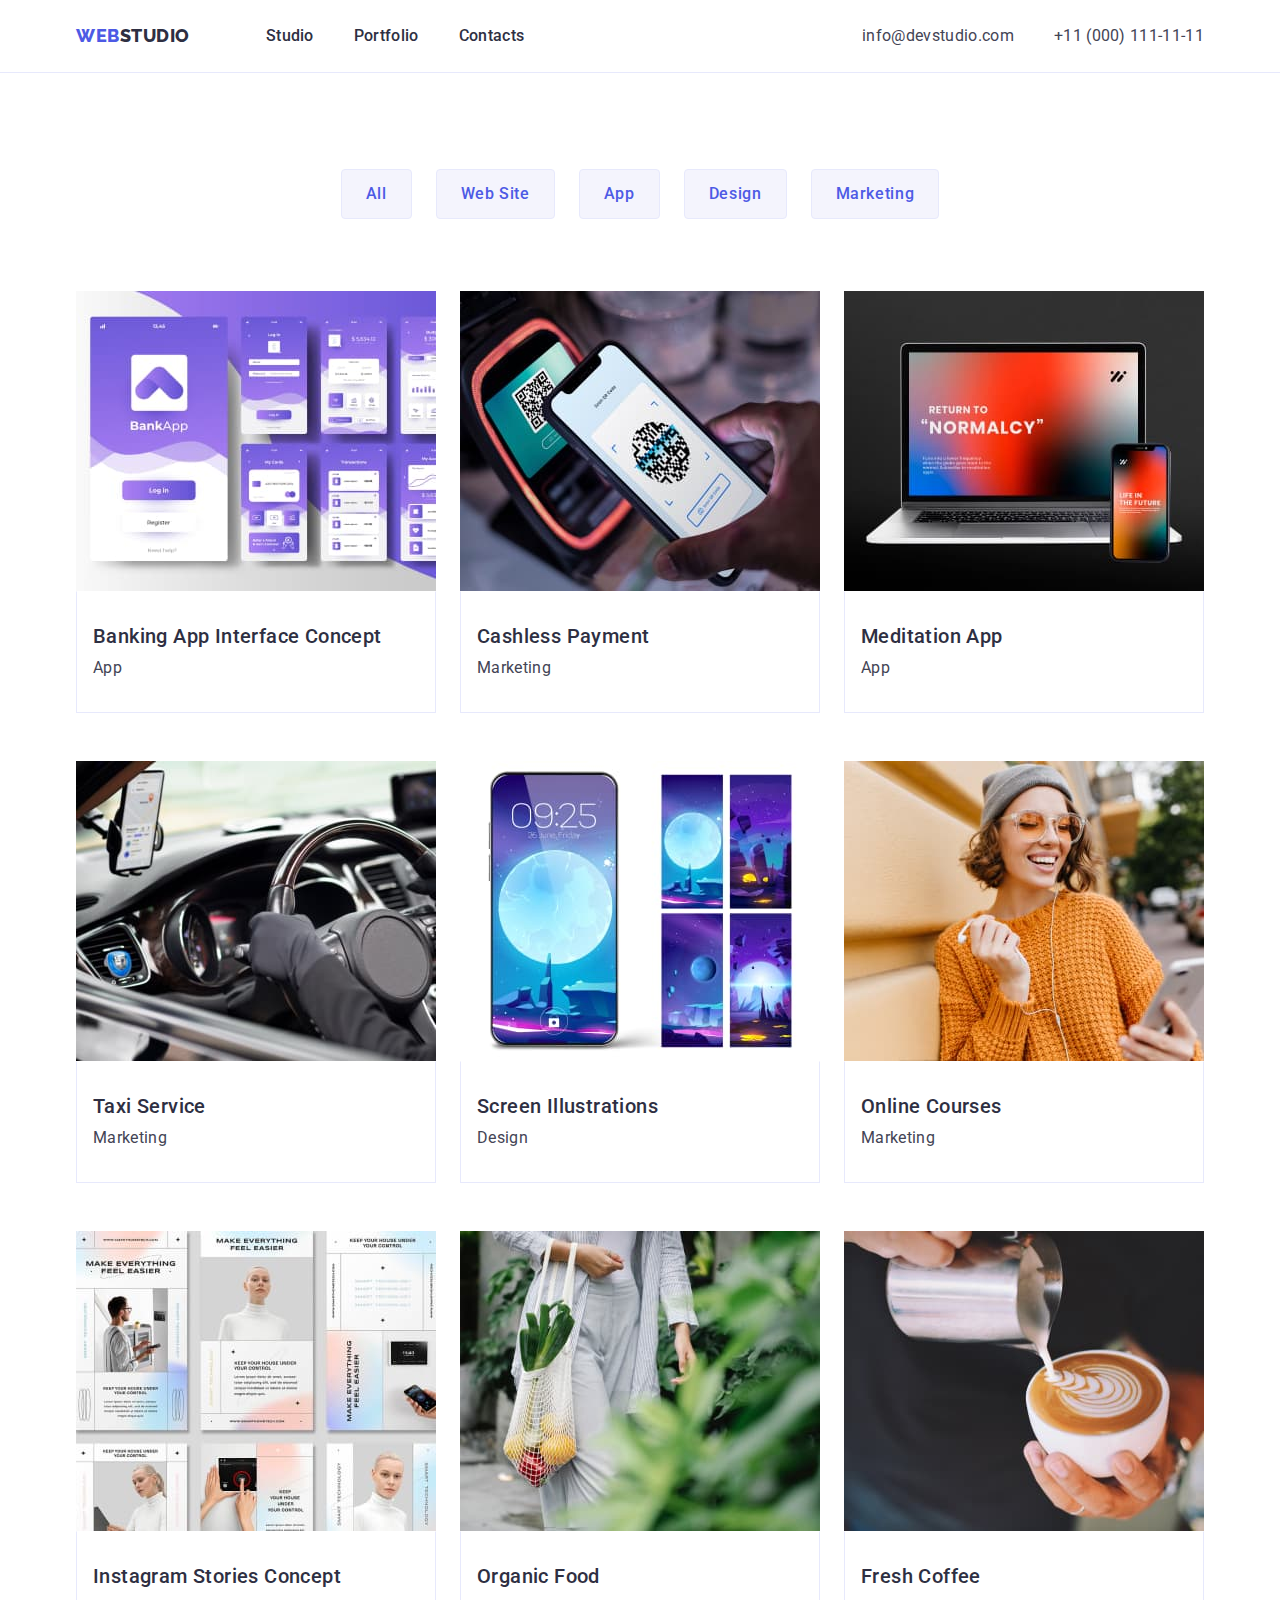
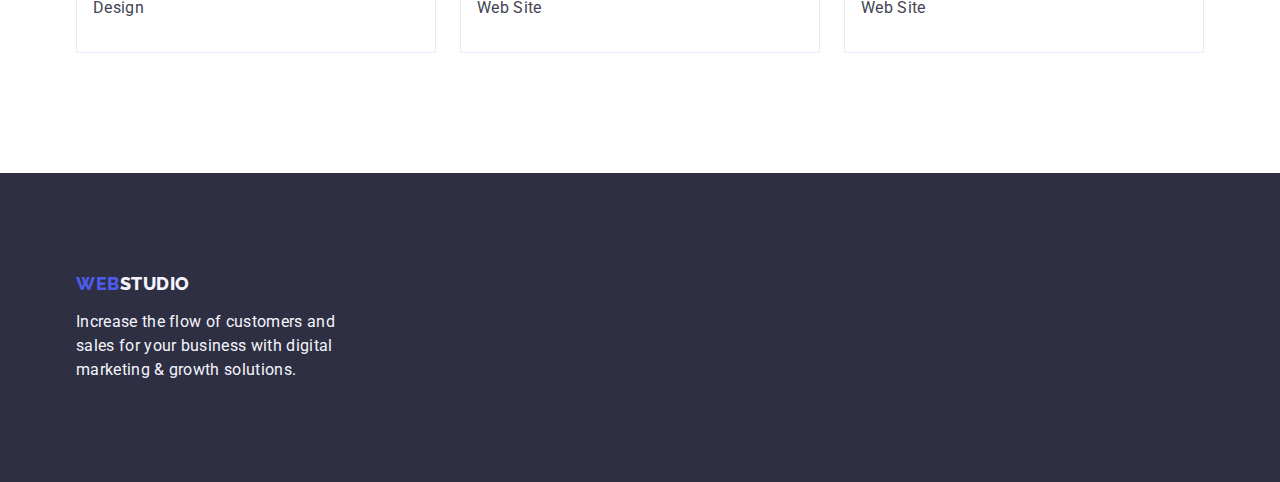
==== portfolio.html @ 44d5075e "Initial commit" ====
<!DOCTYPE html>
<html lang="en">
  <head>
    <meta charset="UTF-8" />
    <meta http-equiv="X-UA-Compatible" content="IE=edge" />
    <meta name="viewport" content="width=device-width, initial-scale=1.0" />
    <title>WebStudio</title>
    <link rel="preconnect" href="https://fonts.googleapis.com" />
    <link rel="preconnect" href="https://fonts.gstatic.com" crossorigin />
    <link
      href="https://fonts.googleapis.com/css2?family=Raleway:wght@800&family=Roboto:wght@400;500;700;900&display=swap"
      rel="stylesheet"
    /> 
    <link rel="stylesheet" href="./css/modern-normalize.css" />
    <link rel="stylesheet" href="./css/styles.css" />
   
  </head>

  <body>
    <!--Header -->
    <header class="header">
      <div class="container div-nav">
        <nav class="header-nav">
          <a class="logo link" href="./index.html"
            >Web<span class="logo-studio">Studio</span></a
          >
          <ul class="nav-list list">
            <li class="nav-item">
              <a class="nav-link link" href="./index.html">Studio</a>
            </li>
            <li class="nav-item">
              <a class="nav-link link" href="./portfolio.html">Portfolio</a>
            </li>
            <li class="nav-item">
              <a class="nav-link link" href="">Contacts</a>
            </li>
          </ul>
        </nav>
        <address class="header-contacts">
          <ul class="contacts-list list">
            <li class="contacts-item">
              <a class="contacts-link link" href="mailto:info@devstudio.com"
                >info@devstudio.com</a
              >
            </li>
            <li class="contacts-item">
              <a class="contacts-link link" href="tel:+110001111111"
                >+11 (000) 111-11-11</a
              >
            </li>
          </ul>
        </address>
      </div>
    </header>
    <!-- Main -->
    <main>
      <!--   Filter-->
      <section class="filter">
        <div class="container">
          <h1 class="visually-hidden">Page Portfolio</h1>
          <ul class="filter-list list">
            <li><button class="filter-btn" type="button">All</button></li>
            <li><button class="filter-btn" type="button">Web Site</button></li>
            <li><button class="filter-btn" type="button">App</button></li>
            <li><button class="filter-btn" type="button">Design</button></li>
            <li><button class="filter-btn" type="button">Marketing</button></li>
          </ul>
        
        <!--   Row1-->
        
          <ul class="project list">
            <li class="project-item">
              <a class="link" href="">
                <img
                  class="images"
                  src="./images/portfolio/row11_Banking.jpg"
                  alt="Banking App Interface Concept"
                />
                <div class="project-card"> 
                <h2 class="title">Banking App Interface Concept</h2>
                <p class="text">App</p> </div> 
                </a>
            </li>
            <li class="project-item">
              <a class="link" href="">
                <img
                  class="images"
                  src="./images/portfolio/row12_Cashless.jpg"
                  alt="Cashless Payment"
                />
                <div class="project-card"> 
                <h2 class="title">Cashless Payment</h2>
                <p class="text">Marketing</p></div>
              </a>
            </li>
            <li class="project-item">
              <a class="link" href="">
                <img
                  class="images"
                  src="./images/portfolio/row13_Meditation.jpg"
                  alt="Meditation App"
                />
                <div class="project-card"> 
                <h2 class="title">Meditation App</h2>
                <p class="text">App</p></div>
              </a>
            </li>

            <!--  Row2 -->

            <li class="project-item">
              <a class="link" href="">
                <img
                  class="images"
                  src="./images/portfolio/row21_Taxi.jpg"
                  alt="Taxi Service"
                />
                <div class="project-card"> 
                <h2 class="title">Taxi Service</h2>
                <p class="text">Marketing</p></div>
              </a>
            </li>
            <li class="project-item">
              <a class="link" href="">
                <img
                  class="images"
                  src="./images/portfolio/row22_Screen.jpg"
                  alt="Screen Illustrations"
                />
                <div class="project-card"><h2 class="title">Screen Illustrations</h2>
                <p class="text">Design</p>   </div>
                          
              </a>
            </li>
            <li class="project-item">
              <a class="link" href="">
                <img
                  class="images"
                  src="./images/portfolio/row23_Online.jpg"
                  alt="Online Courses"
                />
                <div class="project-card"> 
                <h2 class="title">Online Courses</h2>
                <p class="text">Marketing</p></div>
              </a>
            </li>

            <!-- 4 Row3 -->

            <li class="project-item">
              <a class="link" href="">
                <img
                  class="images"
                  src="./images/portfolio/row31_Instagram.jpg"
                  alt="Instagram Stories Concept"
                />
                <div class="project-card"> 
                 <h2 class="title">Instagram Stories Concept</h2>
                 <p class="text">Design</p></div>
              </a>
            </li>

            <li class="project-item">
              <a class="link" href="">
                <img
                  class="images"
                  src="./images/portfolio/row32_Organic.jpg"
                  alt="Organic Food"
                />
                <div class="project-card"> 
                <h2 class="title">Organic Food</h2>
                <p class="text">Web Site</p></div>
              </a>
            </li>
            <li class="project-item">
              <a class="link" href="">
                <img
                  class="images"
                  src="./images/portfolio/row33_Fresh.jpg"
                  alt="Fresh Coffee"
                />
                <div class="project-card"> 
                 <h2 class="title">Fresh Coffee</h2>
                <p class="text">Web Site</p></div>
              </a>
            </li>
          </ul>
        </div>
      </section>
    </main>
    <!-- Footer -->
    <footer class="footer">
      <div class="container footer-container">
        <div class="div-logo-footer">
          <a class="logo link" href="./index.html"
            >Web<span class="logo-footer">Studio</span></a
          >
        </div>

        <p class="footer-text">
          Increase the flow of customers and sales for your business with
          digital marketing & growth solutions.
        </p>
      </div>
    </footer>
</html>
---- css/styles.css ----
:root {
  --color-IRIS: #4d5ae5;
  --color-NAVYBLU: #2e2f42;
  --color-SLATE: #434455;
  --color-Cloud: #f4f4fd;
  --color-WHITE: #ffffff;
  --color-OCEAN: #404bbf;
  --color-background-hero: #2e2f42;
  --color-background-button: #4d5ae5;
  --color-background-general: #ffffff;
  --color-card-team:#ffffff;
  --color-background-team: #f4f4fd;  
}
.link {text-decoration: none;}
.list {
  list-style: none;
  margin: 0;
}
body {
  font-family: "Roboto", sans-serif;
  color: var(--color-SLATE);
  background-color: var(--color-background-general);  
}
a {cursor: pointer;}
p {
  font-style: normal;
  font-weight: 400;
}
p,h1,h2,h3,h4,h5,h6{margin: 0; }
ul{
  margin: 0;
  padding-left: 0;
  }

  img {
  display: block;
  max-width: 100%;
  height: auto;
    }
/* ===============COMPONENTS=================== */
.container{
  max-width: 1158px;
  padding-left: 15px;
  padding-right: 15px;
  margin: 0 auto;
  }

.page-title {
margin-bottom: 72px;
font-weight: 700;
font-size: 36px;
line-height: 1.11;
text-align: center;
letter-spacing: 0.02em;
text-transform: capitalize;
color:var(--color-NAVYBLU);
}

.title { 
  font-weight: 500;
  font-size: 20px;
  line-height: 1.2;
  letter-spacing: 0.02em;
  color: var(--color-NAVYBLU);
  margin-bottom: 8px; 
}


.text {
  font-size: 16px;
  line-height: 1.5;
  letter-spacing: 0.02em;
  color: var(--color-SLATE) ;
 } 
.visually-hidden {
  position: absolute;
  width: 1px;
  height: 1px;
  margin: -1px;
  border: 0;
  padding: 0;
  white-space: nowrap;
  clip-path: inset(100%);
  clip: rect(0 0 0 0);
  overflow: hidden;
}

/* ===============/COMPONENTS=================== */

/* =======================MAIN PAGE=========*/
/* =======================Main page Header=======*/

.header {
  background-color: var(--color-background-general);
  border-bottom: 1px solid #e7e9fc;
  margin: 0 auto;
  padding-top: 24px;
  padding-bottom: 24px;

}

.header-nav {
display: flex;
align-items: center;
gap: 76px;
margin-right: auto;


}
.logo {
  font-family: "Raleway", sans-serif;
  font-style: normal;
  font-weight: 800;
  font-size: 18px;
  line-height: 1.17;
  letter-spacing: 0.03em;
  text-transform: uppercase;
  color: var(--color-IRIS);
}

.logo-studio {
  letter-spacing: 0.03em;
  text-transform: uppercase;
  color: var(--color-NAVYBLU);
}

.nav-list  {
  font-family: "Roboto", sans-serif;
  font-weight: 500;
  font-size: 16px;
  line-height: 1.5;
  letter-spacing: 0.02em;
  color: var(--color-NAVYBLU);
  display: flex;
  gap: 40px;
}
.div-nav{
display:flex;
align-items: center;

} 

.nav-link {color:var(--color-NAVYBLU);}

.nav-link:hover, 
.nav-link:focus {color: var(--color-OCEAN);}

.header-contacts {
  font-style: normal;
  font-weight: 400;
  font-size: 16px;
  line-height: 1.5;
  letter-spacing: 0.02em;
  color: var(--color-SLATE);
}

.contacts-list {
 display: flex;
 gap: 40px; 
}

.contacts-link{ 
color: var(--color-SLATE);
}
 
.contacts-link:hover,
.contacts-link:focus {
  color: #404bbf;
}
/* =================Main page Header=================*/

/*==================Main page - Hero image=================*/
.hero {
  background-color: var(--color-background-hero);
  text-align: center;
  margin: 0 auto;
  padding-top: 188px;
  padding-bottom: 188px;
}
.hero-title {
  font-weight: 700;
  font-size: 56px;
  line-height: 1.07;
  letter-spacing: 0.02em;
  color: var(--color-WHITE);
  width: 496px;
  margin: 0 auto;
   margin-bottom : 48px;
}

.hero-btn {
  font-family: "Roboto", sans-serif;
  font-weight: 500;
  font-size: 16px;
  line-height: 1.5;
  letter-spacing: 0.04em;
  color: var(--color-WHITE);
  background: var(--color-background-button);
  border-radius: 4px;
  cursor: pointer;
  border: 1px solid transparent ; 
 padding: 16px 32px;
}

.hero-btn:hover,
.hero-btn:focus {background:var(--color-OCEAN) ;} 
/*=========Main page - Hero image*=================*/

/* ===========Main page - Section 1 - Feature==========*/

.feature {
padding-top: 120px;
padding-bottom: 120px;
}

.feature-list {
  display:flex;
}

.feature-item {
  margin-right: 24px;
} 
.feature-item:last-child{
  margin-right: 0;
}

.feature-item .text{
  width: 264px;
}

/* ===========Main page - Section 1 - Feature==========*/


/* ===========/Main page - Section 2 - What are we doing==========*/


.works {
  margin: 0 auto;
  padding-bottom: 120px;
 
}
.works-list {
  display: flex;
  justify-content:space-between; 
  padding-bottom: 120%px;
}

  /* ===========/Main page - Section 2 - What are we doing==========*/

/* ===========Main page - Section 3 - Our Team==========*/

.team { 
  background-color: var(--color-background-team);
  margin: 0 auto;
  padding-top: 120px;
  padding-bottom: 120px;
}
.team-list { 
  display: flex;
  justify-content: space-between;
}
.team-item {
background-color:var(--color-card-team);
box-shadow: 0px 1px 6px rgba(46, 47, 66, 0.08), 0px 1px 1px rgba(46, 47, 66, 0.16), 0px 2px 1px rgba(46, 47, 66, 0.08);
border-radius: 0px 0px 4px 4px;
}

.team-card{
padding-top: 32px;
padding-bottom: 32px;
text-align: center;
}

/* ===========/Main page - Section 3 - Our Team==========*/


/* ===========Footer==========*/

.footer {
background-color: var(--color-background-hero);
padding-top: 100px;
padding-bottom: 100px;
}

.logo-footer {
  font-family: "Raleway", sans-serif;
  font-weight: 800;
  font-size: 18px;
  line-height: 1.17;
  align-items: center;
  letter-spacing: 0.03em;
  text-transform: uppercase;
  color: var(--color-Cloud); 
  
}
.footer-text {
  font-size: 16px;
  line-height: 1.5;
  letter-spacing: 0.02em;
  color: var(--color-Cloud);
  width: 264px;
}

.div-logo-footer{
  margin-bottom: 16px;
}
/* ====================Footer=============*/
/* =======================MAIN PAGE=========*/
/* ===================================== */
/* ====================================== */
/* ===================================== */
/* =========================PORTFOLIO=========== */

/* ===============Section 1  Filter========== */

.filter{
margin: 0 auto;
  padding-bottom: 120px;
  padding-top: 96px;
}
.filter-list{
  margin-bottom: 72px;
  display: flex;
  justify-content: center;
  gap: 24px ;

}
.filter-btn{ 
  display: block;
  font-family: "Roboto", sans-serif;
  font-size: 16px;
  line-height: 1.5;
  font-weight: 500;
  letter-spacing: 0.04em;
  background: var(--color-Cloud);
  border: 1px solid #e7e9fc;
  border-radius: 4px;
  cursor: pointer;
  color: var(--color-IRIS);
  text-align: center;
  padding:12px 24px;
}

.filter-btn:hover,
.filter-btn:focus {
  color: var(--color-WHITE); 
  background-color: #404BBF; 
  border-color: transparent;
}
/* ========Section 1  Filter======= */

/* ========ROW 1-3================= */
.project{
  display: flex;
  flex-wrap: wrap;
  row-gap: 48px;
  justify-content: space-between;
}

.project-card{ 
  border: 1px solid #E7E9FC;
  border-top: 1px solid transparent;
  padding: 32px 16px;
}


/* ========ROW 1-3================= */
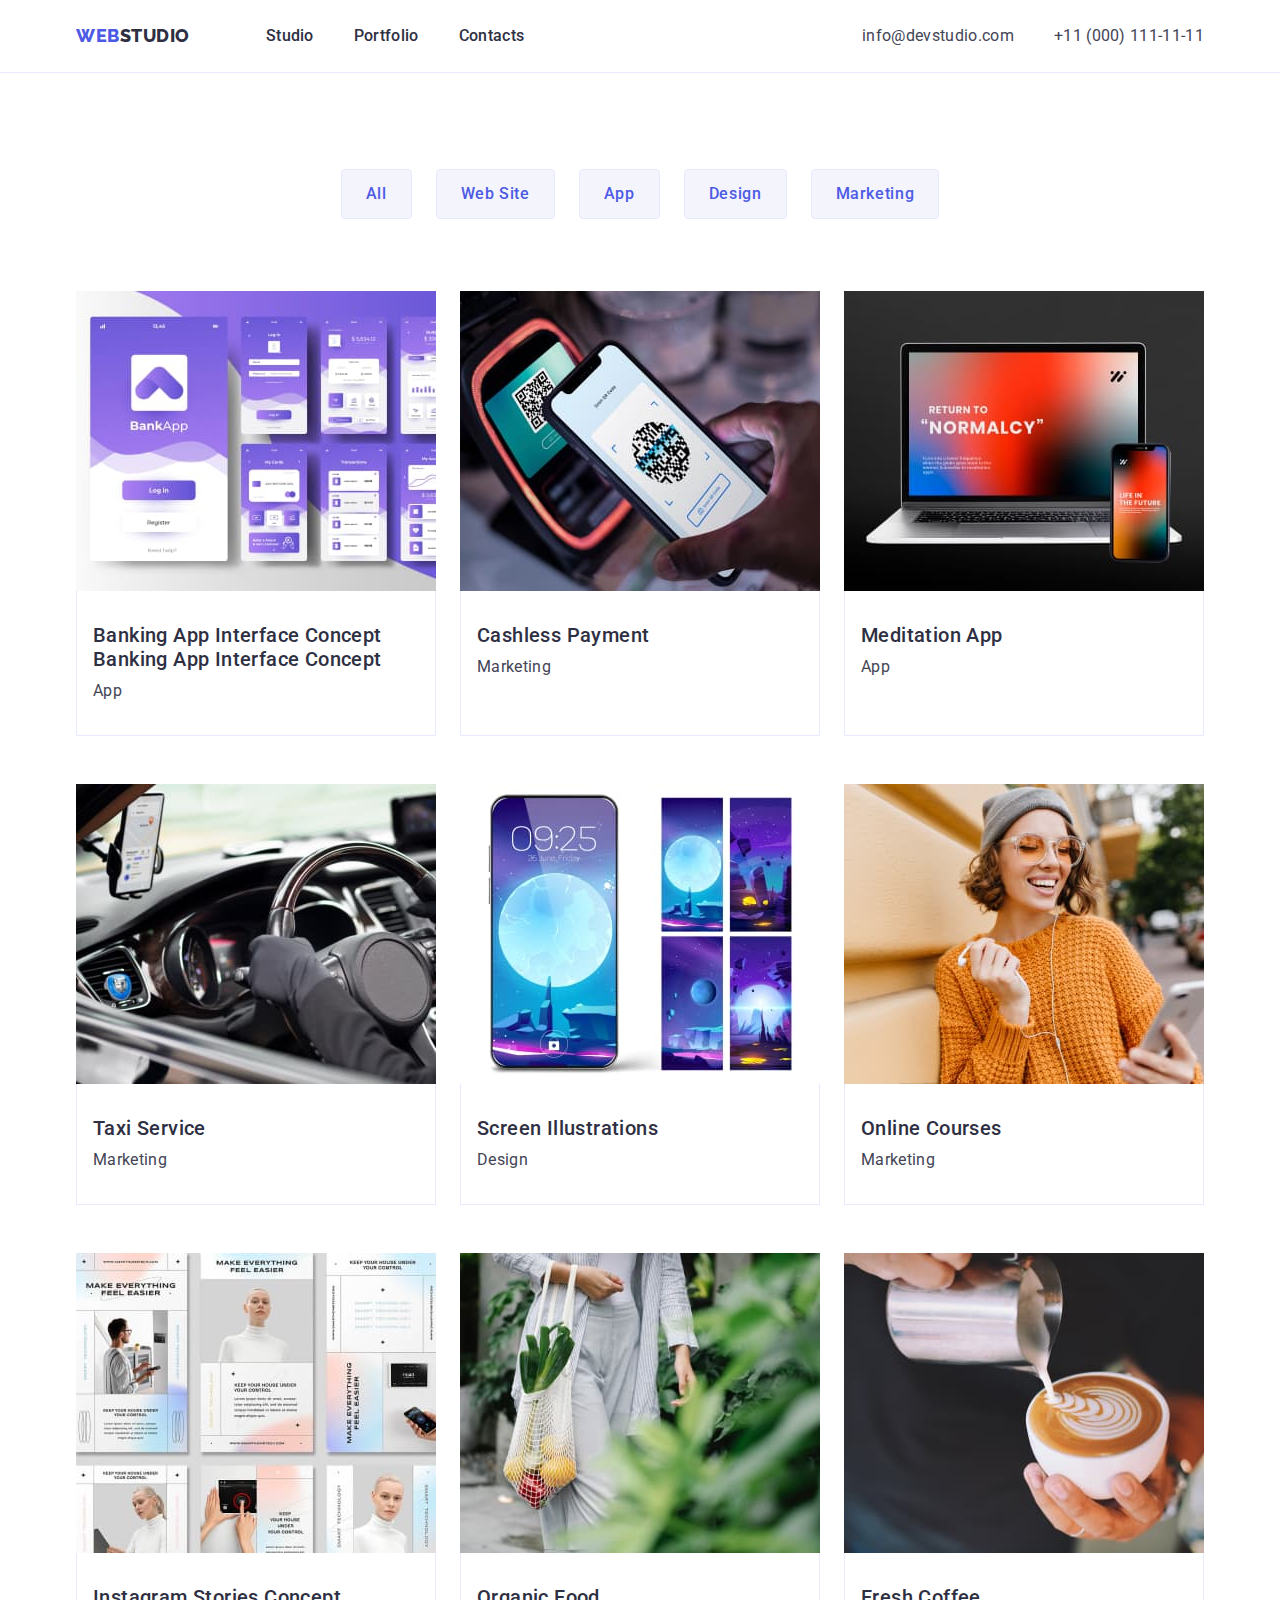
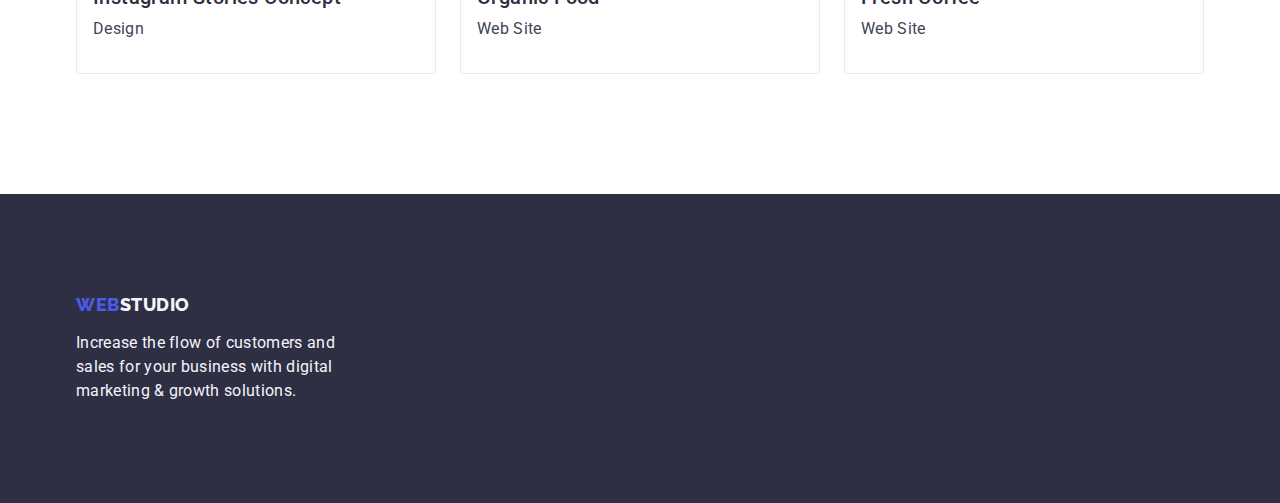
==== commit e4e11e67: "summary" ====
--- a/portfolio.html
+++ b/portfolio.html
@@ -67,22 +67,25 @@
           </ul>
         
         <!--   Row1-->
-        
+      
           <ul class="project list">
             <li class="project-item">
-              <a class="link" href="">
+              <a class="project-link link" href="">
                 <img
                   class="images"
                   src="./images/portfolio/row11_Banking.jpg"
                   alt="Banking App Interface Concept"
                 />
                 <div class="project-card"> 
-                <h2 class="title">Banking App Interface Concept</h2>
+                <h2 class="title">Banking App Interface Concept
+                  Banking App 
+                  Interface Concept
+                </h2>
                 <p class="text">App</p> </div> 
                 </a>
             </li>
             <li class="project-item">
-              <a class="link" href="">
+              <a class="project-link link" href="">
                 <img
                   class="images"
                   src="./images/portfolio/row12_Cashless.jpg"
@@ -94,7 +97,7 @@
               </a>
             </li>
             <li class="project-item">
-              <a class="link" href="">
+              <a class="project-link link" href="">
                 <img
                   class="images"
                   src="./images/portfolio/row13_Meditation.jpg"
--- a/css/styles.css
+++ b/css/styles.css
@@ -314,7 +314,7 @@
 /* ===============Section 1  Filter========== */
 
 .filter{
-margin: 0 auto;
+ margin: 0 auto;
   padding-bottom: 120px;
   padding-top: 96px;
 }
@@ -359,9 +359,15 @@
 
 .project-card{ 
   border: 1px solid #E7E9FC;
-  border-top: 1px solid transparent;
+  border-top: none;
   padding: 32px 16px;
-}
-
+  max-width: 360px ;
+  flex-grow: 1;
+}
+.project-link{
+  display: flex;
+  height: 100%;
+  flex-direction: column;
+}
 
 /* ========ROW 1-3================= */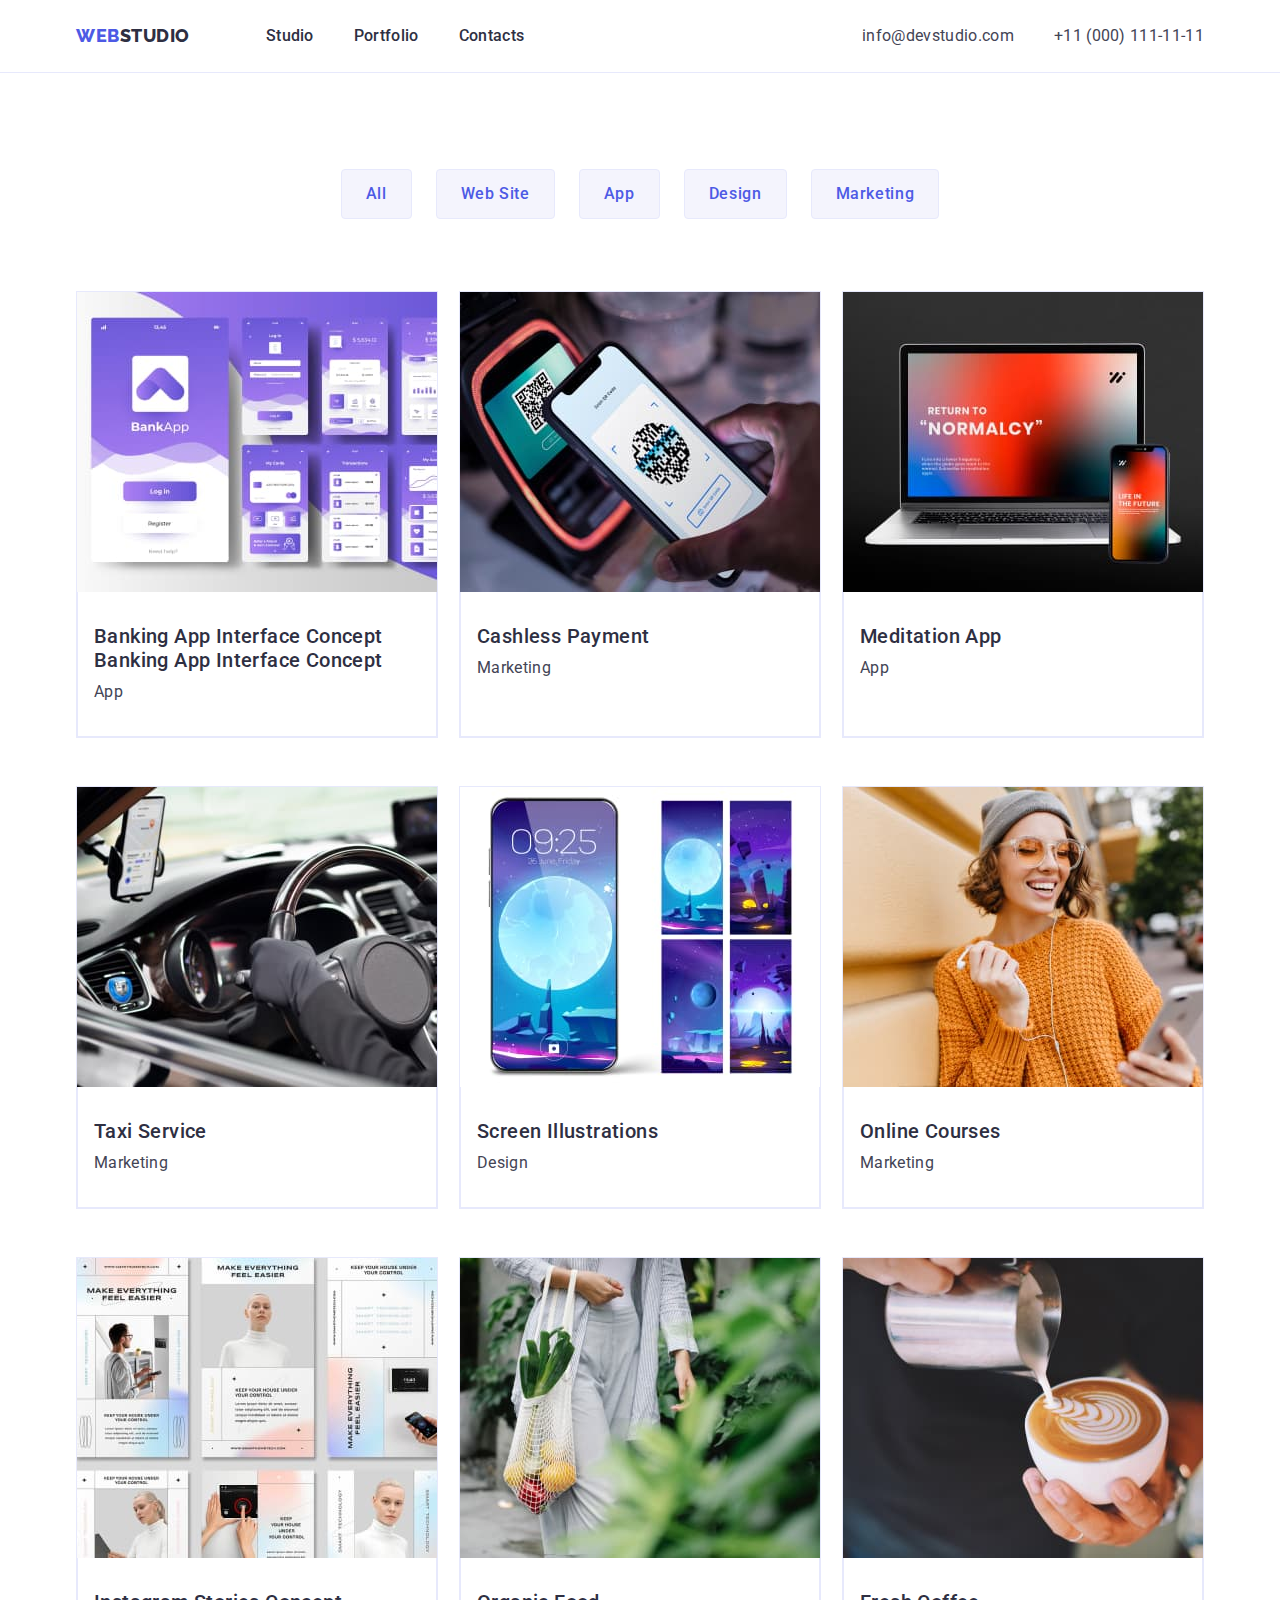
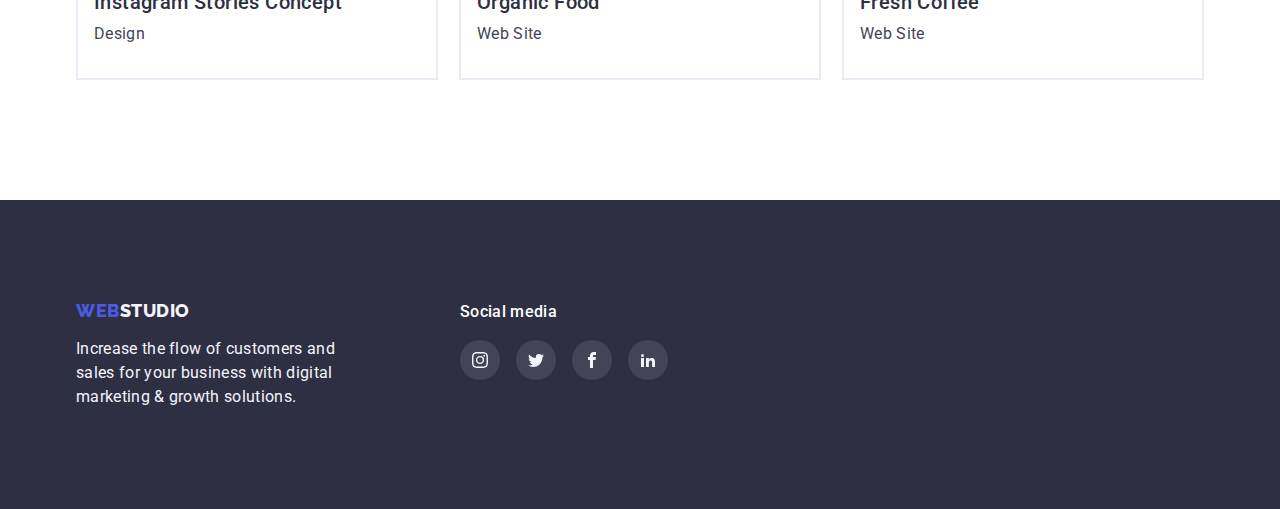
==== commit 188cc157: "Summary" ====
--- a/portfolio.html
+++ b/portfolio.html
@@ -10,10 +10,9 @@
     <link
       href="https://fonts.googleapis.com/css2?family=Raleway:wght@800&family=Roboto:wght@400;500;700;900&display=swap"
       rel="stylesheet"
-    /> 
+    />
     <link rel="stylesheet" href="./css/modern-normalize.css" />
     <link rel="stylesheet" href="./css/styles.css" />
-   
   </head>
 
   <body>
@@ -65,9 +64,9 @@
             <li><button class="filter-btn" type="button">Design</button></li>
             <li><button class="filter-btn" type="button">Marketing</button></li>
           </ul>
-        
-        <!--   Row1-->
-      
+
+          <!--   Row1-->
+
           <ul class="project list">
             <li class="project-item">
               <a class="project-link link" href="">
@@ -76,13 +75,13 @@
                   src="./images/portfolio/row11_Banking.jpg"
                   alt="Banking App Interface Concept"
                 />
-                <div class="project-card"> 
-                <h2 class="title">Banking App Interface Concept
-                  Banking App 
-                  Interface Concept
-                </h2>
-                <p class="text">App</p> </div> 
-                </a>
+                <div class="project-card">
+                  <h2 class="title">
+                    Banking App Interface Concept Banking App Interface Concept
+                  </h2>
+                  <p class="text">App</p>
+                </div>
+              </a>
             </li>
             <li class="project-item">
               <a class="project-link link" href="">
@@ -91,9 +90,10 @@
                   src="./images/portfolio/row12_Cashless.jpg"
                   alt="Cashless Payment"
                 />
-                <div class="project-card"> 
-                <h2 class="title">Cashless Payment</h2>
-                <p class="text">Marketing</p></div>
+                <div class="project-card">
+                  <h2 class="title">Cashless Payment</h2>
+                  <p class="text">Marketing</p>
+                </div>
               </a>
             </li>
             <li class="project-item">
@@ -103,9 +103,10 @@
                   src="./images/portfolio/row13_Meditation.jpg"
                   alt="Meditation App"
                 />
-                <div class="project-card"> 
-                <h2 class="title">Meditation App</h2>
-                <p class="text">App</p></div>
+                <div class="project-card">
+                  <h2 class="title">Meditation App</h2>
+                  <p class="text">App</p>
+                </div>
               </a>
             </li>
 
@@ -118,9 +119,10 @@
                   src="./images/portfolio/row21_Taxi.jpg"
                   alt="Taxi Service"
                 />
-                <div class="project-card"> 
-                <h2 class="title">Taxi Service</h2>
-                <p class="text">Marketing</p></div>
+                <div class="project-card">
+                  <h2 class="title">Taxi Service</h2>
+                  <p class="text">Marketing</p>
+                </div>
               </a>
             </li>
             <li class="project-item">
@@ -130,9 +132,10 @@
                   src="./images/portfolio/row22_Screen.jpg"
                   alt="Screen Illustrations"
                 />
-                <div class="project-card"><h2 class="title">Screen Illustrations</h2>
-                <p class="text">Design</p>   </div>
-                          
+                <div class="project-card">
+                  <h2 class="title">Screen Illustrations</h2>
+                  <p class="text">Design</p>
+                </div>
               </a>
             </li>
             <li class="project-item">
@@ -142,9 +145,10 @@
                   src="./images/portfolio/row23_Online.jpg"
                   alt="Online Courses"
                 />
-                <div class="project-card"> 
-                <h2 class="title">Online Courses</h2>
-                <p class="text">Marketing</p></div>
+                <div class="project-card">
+                  <h2 class="title">Online Courses</h2>
+                  <p class="text">Marketing</p>
+                </div>
               </a>
             </li>
 
@@ -157,9 +161,10 @@
                   src="./images/portfolio/row31_Instagram.jpg"
                   alt="Instagram Stories Concept"
                 />
-                <div class="project-card"> 
-                 <h2 class="title">Instagram Stories Concept</h2>
-                 <p class="text">Design</p></div>
+                <div class="project-card">
+                  <h2 class="title">Instagram Stories Concept</h2>
+                  <p class="text">Design</p>
+                </div>
               </a>
             </li>
 
@@ -170,9 +175,10 @@
                   src="./images/portfolio/row32_Organic.jpg"
                   alt="Organic Food"
                 />
-                <div class="project-card"> 
-                <h2 class="title">Organic Food</h2>
-                <p class="text">Web Site</p></div>
+                <div class="project-card">
+                  <h2 class="title">Organic Food</h2>
+                  <p class="text">Web Site</p>
+                </div>
               </a>
             </li>
             <li class="project-item">
@@ -182,9 +188,10 @@
                   src="./images/portfolio/row33_Fresh.jpg"
                   alt="Fresh Coffee"
                 />
-                <div class="project-card"> 
-                 <h2 class="title">Fresh Coffee</h2>
-                <p class="text">Web Site</p></div>
+                <div class="project-card">
+                  <h2 class="title">Fresh Coffee</h2>
+                  <p class="text">Web Site</p>
+                </div>
               </a>
             </li>
           </ul>
@@ -194,16 +201,54 @@
     <!-- Footer -->
     <footer class="footer">
       <div class="container footer-container">
-        <div class="div-logo-footer">
+        <div class="div-footer-logo">
           <a class="logo link" href="./index.html"
-            >Web<span class="logo-footer">Studio</span></a
-          >
+            >Web<span class="logo-studio-footer">Studio</span>
+          </a>
+
+          <p class="footer-text">
+            Increase the flow of customers and sales for your business with
+            digital marketing & growth solutions.
+          </p>
         </div>
-
-        <p class="footer-text">
-          Increase the flow of customers and sales for your business with
-          digital marketing & growth solutions.
-        </p>
+        <div class="footer-soc">
+          <h2 class="visually-hidden">Section 1</h2>
+          <h3 class="title-soc">Social media</h3>
+          <ul class="footer-soc-list list">
+            <li class="footer-soc-item">
+              <a href="" class="footer-soc-link link">
+                <svg class="footer-soc-icon" width="16" height="16">
+                  <use href="./images/icons_soc.svg#icon-instagram"></use>
+                </svg>
+              </a>
+            </li>
+
+            <li class="footer-soc-item">
+              <a href="" class="footer-soc-link link">
+                <svg class="footer-soc-icon" width="16" height="16">
+                  <use href="./images/icons_soc.svg#icon-twitter"></use>
+                </svg>
+              </a>
+            </li>
+
+            <li class="footer-soc-item">
+              <a href="" class="footer-soc-link link">
+                <svg class="footer-soc-icon" width="16" height="16">
+                  <use href="./images/icons_soc.svg#icon-facebook"></use>
+                </svg>
+              </a>
+            </li>
+
+            <li class="footer-soc-item">
+              <a href="" class="footer-soc-link link">
+                <svg class="footer-soc-icon" width="16" height="16">
+                  <use href="./images/icons_soc.svg#icon-linkedin2"></use>
+                </svg>
+              </a>
+            </li>
+          </ul>
+        </div>
       </div>
     </footer>
+  </body>
 </html>
--- a/css/styles.css
+++ b/css/styles.css
@@ -10,16 +10,15 @@
   --color-background-general: #ffffff;
   --color-card-team:#ffffff;
   --color-background-team: #f4f4fd;  
-}
-.link {text-decoration: none;}
-.list {
-  list-style: none;
-  margin: 0;
-}
+  --bd-gradient:linear-gradient(rgba(46, 47, 66, 0.7),
+      rgba(46, 47, 66, 0.7));
+}
+
 body {
   font-family: "Roboto", sans-serif;
   color: var(--color-SLATE);
-  background-color: var(--color-background-general);  
+  background-color:#ffffff;
+  
 }
 a {cursor: pointer;}
 p {
@@ -31,12 +30,17 @@
   margin: 0;
   padding-left: 0;
   }
-
   img {
   display: block;
   max-width: 100%;
   height: auto;
     }
+.link {text-decoration: none;}
+.list {
+  list-style: none;
+  margin: 0;
+}
+  
 /* ===============COMPONENTS=================== */
 .container{
   max-width: 1158px;
@@ -64,7 +68,6 @@
   color: var(--color-NAVYBLU);
   margin-bottom: 8px; 
 }
-
 
 .text {
   font-size: 16px;
@@ -91,12 +94,11 @@
 /* =======================Main page Header=======*/
 
 .header {
-  background-color: var(--color-background-general);
+  background-color:#ffffff;
   border-bottom: 1px solid #e7e9fc;
   margin: 0 auto;
   padding-top: 24px;
   padding-bottom: 24px;
-
 }
 
 .header-nav {
@@ -104,7 +106,6 @@
 align-items: center;
 gap: 76px;
 margin-right: auto;
-
 
 }
 .logo {
@@ -140,7 +141,8 @@
 
 } 
 
-.nav-link {color:var(--color-NAVYBLU);}
+.nav-link {
+  color:var(--color-NAVYBLU);}
 
 .nav-link:hover, 
 .nav-link:focus {color: var(--color-OCEAN);}
@@ -176,6 +178,16 @@
   margin: 0 auto;
   padding-top: 188px;
   padding-bottom: 188px;
+  background-image:var(--bd-gradient), 
+  url(../images/main_page/background/hero-bd.png);
+  background-repeat: no-repeat;
+  max-width: 1440px;
+  margin: 0 auto;
+  background-position: center;
+  background-size: cover;
+  background-repeat: no-repeat;
+
+  
 }
 .hero-title {
   font-weight: 700;
@@ -185,7 +197,7 @@
   color: var(--color-WHITE);
   width: 496px;
   margin: 0 auto;
-   margin-bottom : 48px;
+  margin-bottom : 48px;
 }
 
 .hero-btn {
@@ -228,6 +240,29 @@
   width: 264px;
 }
 
+.feature-item::before{
+  display: block;
+  content: '';
+  width: 264px;
+  height: 112px;
+  background-repeat: no-repeat;
+  background-size: 60px 64px;
+  background-color: var(--color-Cloud);
+  background-position: 50% 50%;
+}
+.feature-item:nth-child(1):before {
+background-image: url(../images/icons/icon_antenna.svg);
+}
+.feature-item:nth-child(2):before {
+  background-image: url(../images/icons/icon_clock.svg );
+}
+.feature-item:nth-child(3):before {
+background-image: url(../images/icons/icon_diagram.svg );
+}
+.feature-item:nth-child(4):before {
+background-image: url(../images/icons/icon_astronaut.svg );
+}
+
 /* ===========Main page - Section 1 - Feature==========*/
 
 
@@ -257,7 +292,8 @@
 }
 .team-list { 
   display: flex;
-  justify-content: space-between;
+  justify-content: center;
+  gap: 24px;
 }
 .team-item {
 background-color:var(--color-card-team);
@@ -270,19 +306,93 @@
 padding-bottom: 32px;
 text-align: center;
 }
-
-/* ===========/Main page - Section 3 - Our Team==========*/
-
-
-/* ===========Footer==========*/
+.team-card>.text{
+  margin-bottom: 8px;}
+
+
+.team-soc-list {
+  display: flex;
+  justify-content: center;
+  gap: 24px;
+}
+  
+.team-soc-item {
+  width: 40px;
+  height: 40px;
+}
+  
+.team-soc-link {
+width: 100%;
+height:100%;
+border-radius: 50%;
+background-color: var(--color-IRIS);
+display: flex;
+justify-content: center;
+align-items: center ;
+
+}
+
+.team-soc-icon{
+  fill: var(--color-Cloud);
+}
+
+.team-soc-link:hover{
+  background-color: var(--color-OCEAN);
+}
+
+/* ====/Main page - Section 3 - Our Team==========*/
+
+ /* -- Section 4 Customers -- */
+
+ .customers{
+  padding-top: 120px;
+  padding-bottom: 120px;
+ 
+ }
+.customers-logo{
+    border: 1px solid var(--color-SLATE);
+    border-radius: 4px;
+ 
+}
+
+.customers-list{
+  display: flex;
+  justify-content: center;
+  gap: 24px;
+
+}
+
+.customers-link{
+  width: 100%;
+  height: 100%;
+  display: flex;
+  justify-content: center;
+  align-items: center;
+  
+}
+.customers-logo:hover . {
+  fill:var(--color-OCEAN);
+}
+
+
+/*  ***********test***************/
+
+
+
+/* *************test************** */
+
+ /* -- Section 4 Customers -- */
+
+/* ==========Footer==========*/
 
 .footer {
 background-color: var(--color-background-hero);
 padding-top: 100px;
 padding-bottom: 100px;
-}
-
-.logo-footer {
+
+}
+
+.logo-studio-footer {
   font-family: "Raleway", sans-serif;
   font-weight: 800;
   font-size: 18px;
@@ -299,11 +409,55 @@
   letter-spacing: 0.02em;
   color: var(--color-Cloud);
   width: 264px;
-}
-
-.div-logo-footer{
-  margin-bottom: 16px;
-}
+  margin-top: 16px;
+}
+
+.title-soc{
+  font-weight: 500;
+    font-size: 16px;
+    line-height: 1.5;
+    letter-spacing: 0.02em;
+    color:var(--color-WHITE); 
+    margin-bottom: 16px;  
+}
+.footer>.container{
+  display: flex; 
+}
+
+.div-footer-logo{
+  margin-right: 120px;
+}
+
+.footer-soc-list{
+  display: flex;
+  justify-content: center;
+  gap: 16px;
+}
+
+.footer-soc-item {
+  width: 40px;
+  height: 40px;
+}
+
+.footer-soc-link {
+   width: 100%;
+ height: 100%;
+ border-radius: 50%;
+background-color: #434455;
+display: flex;
+justify-content: center;
+align-items: center;
+}
+
+.footer-soc-icon {
+  fill: var(--color-Cloud); 
+}
+
+.footer-soc-link:hover {
+  background-color: #31D0AA;
+
+}
+
 /* ====================Footer=============*/
 /* =======================MAIN PAGE=========*/
 /* ===================================== */
@@ -346,6 +500,9 @@
   color: var(--color-WHITE); 
   background-color: #404BBF; 
   border-color: transparent;
+  box-shadow: 0px 4px 4px rgba(0, 0, 0, 0.15);
+
+
 }
 /* ========Section 1  Filter======= */
 
@@ -370,4 +527,11 @@
   flex-direction: column;
 }
 
+.project-item{
+  border: 1px solid #E7E9FC;
+}
+.project-item:hover{
+  border: 1px solid #F4F4FD;
+  box-shadow: 0px 1px 6px rgba(46, 47, 66, 0.08), 0px 1px 1px rgba(46, 47, 66, 0.16), 0px 2px 1px rgba(46, 47, 66, 0.08);
+}
 /* ========ROW 1-3================= */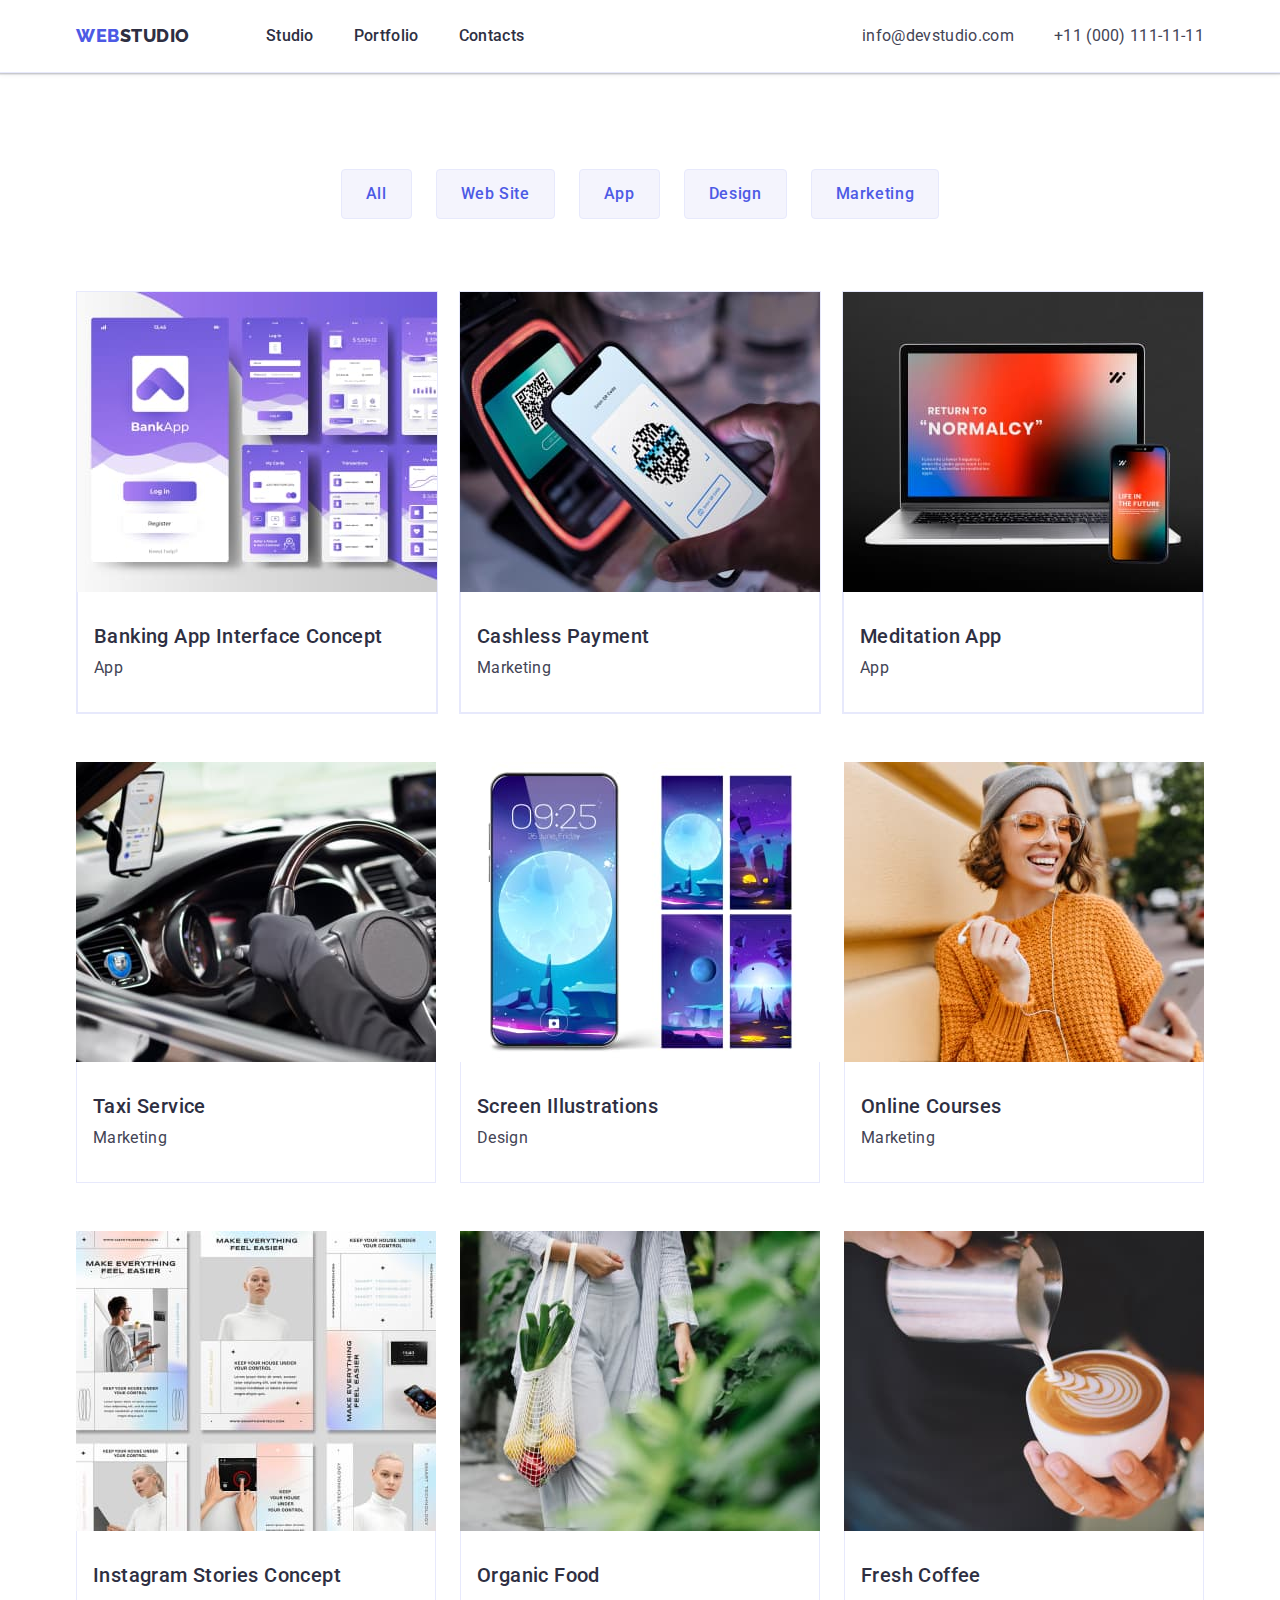
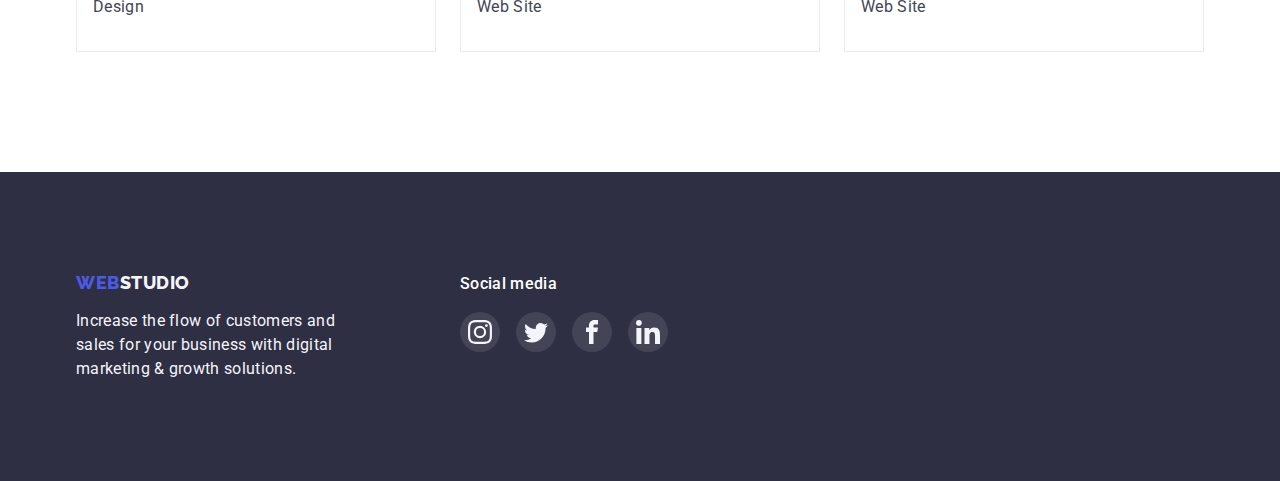
==== commit 834f03bd: "Summary" ====
--- a/portfolio.html
+++ b/portfolio.html
@@ -74,11 +74,10 @@
                   class="images"
                   src="./images/portfolio/row11_Banking.jpg"
                   alt="Banking App Interface Concept"
-                />
-                <div class="project-card">
-                  <h2 class="title">
-                    Banking App Interface Concept Banking App Interface Concept
-                  </h2>
+                  width="360"
+                />
+                <div class="project-card">
+                  <h2 class="title">Banking App Interface Concept</h2>
                   <p class="text">App</p>
                 </div>
               </a>
@@ -89,6 +88,7 @@
                   class="images"
                   src="./images/portfolio/row12_Cashless.jpg"
                   alt="Cashless Payment"
+                  width="360"
                 />
                 <div class="project-card">
                   <h2 class="title">Cashless Payment</h2>
@@ -102,6 +102,7 @@
                   class="images"
                   src="./images/portfolio/row13_Meditation.jpg"
                   alt="Meditation App"
+                  width="360"
                 />
                 <div class="project-card">
                   <h2 class="title">Meditation App</h2>
@@ -118,6 +119,7 @@
                   class="images"
                   src="./images/portfolio/row21_Taxi.jpg"
                   alt="Taxi Service"
+                  width="360"
                 />
                 <div class="project-card">
                   <h2 class="title">Taxi Service</h2>
@@ -131,6 +133,7 @@
                   class="images"
                   src="./images/portfolio/row22_Screen.jpg"
                   alt="Screen Illustrations"
+                  width="360"
                 />
                 <div class="project-card">
                   <h2 class="title">Screen Illustrations</h2>
@@ -144,6 +147,7 @@
                   class="images"
                   src="./images/portfolio/row23_Online.jpg"
                   alt="Online Courses"
+                  width="360"
                 />
                 <div class="project-card">
                   <h2 class="title">Online Courses</h2>
@@ -160,6 +164,7 @@
                   class="images"
                   src="./images/portfolio/row31_Instagram.jpg"
                   alt="Instagram Stories Concept"
+                  width="360"
                 />
                 <div class="project-card">
                   <h2 class="title">Instagram Stories Concept</h2>
@@ -174,6 +179,7 @@
                   class="images"
                   src="./images/portfolio/row32_Organic.jpg"
                   alt="Organic Food"
+                  width="360"
                 />
                 <div class="project-card">
                   <h2 class="title">Organic Food</h2>
@@ -187,6 +193,7 @@
                   class="images"
                   src="./images/portfolio/row33_Fresh.jpg"
                   alt="Fresh Coffee"
+                  width="360"
                 />
                 <div class="project-card">
                   <h2 class="title">Fresh Coffee</h2>
@@ -217,15 +224,14 @@
           <ul class="footer-soc-list list">
             <li class="footer-soc-item">
               <a href="" class="footer-soc-link link">
-                <svg class="footer-soc-icon" width="16" height="16">
+                <svg class="footer-soc-icon" width="24" height="24">
                   <use href="./images/icons_soc.svg#icon-instagram"></use>
                 </svg>
               </a>
             </li>
-
-            <li class="footer-soc-item">
-              <a href="" class="footer-soc-link link">
-                <svg class="footer-soc-icon" width="16" height="16">
+            <li class="footer-soc-item">
+              <a href="" class="footer-soc-link link">
+                <svg class="footer-soc-icon" width="24" height="24">
                   <use href="./images/icons_soc.svg#icon-twitter"></use>
                 </svg>
               </a>
@@ -233,7 +239,7 @@
 
             <li class="footer-soc-item">
               <a href="" class="footer-soc-link link">
-                <svg class="footer-soc-icon" width="16" height="16">
+                <svg class="footer-soc-icon" width="24" height="24">
                   <use href="./images/icons_soc.svg#icon-facebook"></use>
                 </svg>
               </a>
@@ -241,8 +247,8 @@
 
             <li class="footer-soc-item">
               <a href="" class="footer-soc-link link">
-                <svg class="footer-soc-icon" width="16" height="16">
-                  <use href="./images/icons_soc.svg#icon-linkedin2"></use>
+                <svg class="footer-soc-icon" width="24" height="24">
+                  <use href="./images/icons_soc.svg#icon-linkedin1"></use>
                 </svg>
               </a>
             </li>
--- a/css/styles.css
+++ b/css/styles.css
@@ -99,6 +99,10 @@
   margin: 0 auto;
   padding-top: 24px;
   padding-bottom: 24px;
+  box-shadow: 0px 2px 1px
+   rgba(46, 47, 66, 0.08), 0px 1px 1px
+    rgba(46, 47, 66, 0.16), 0px 1px 6px
+     rgba(46, 47, 66, 0.08);
 }
 
 .header-nav {
@@ -182,10 +186,9 @@
   url(../images/main_page/background/hero-bd.png);
   background-repeat: no-repeat;
   max-width: 1440px;
-  margin: 0 auto;
   background-position: center;
   background-size: cover;
-  background-repeat: no-repeat;
+  
 
   
 }
@@ -211,7 +214,9 @@
   border-radius: 4px;
   cursor: pointer;
   border: 1px solid transparent ; 
- padding: 16px 32px;
+  padding: 16px 32px;
+  box-shadow: 0px 4px 4px rgba(0, 0, 0, 0.15);
+ 
 }
 
 .hero-btn:hover,
@@ -249,12 +254,13 @@
   background-size: 60px 64px;
   background-color: var(--color-Cloud);
   background-position: 50% 50%;
+  margin-bottom: 8px;
 }
 .feature-item:nth-child(1):before {
 background-image: url(../images/icons/icon_antenna.svg);
 }
 .feature-item:nth-child(2):before {
-  background-image: url(../images/icons/icon_clock.svg );
+background-image: url(../images/icons/icon_clock.svg );
 }
 .feature-item:nth-child(3):before {
 background-image: url(../images/icons/icon_diagram.svg );
@@ -329,14 +335,15 @@
 display: flex;
 justify-content: center;
 align-items: center ;
-
 }
 
 .team-soc-icon{
   fill: var(--color-Cloud);
 }
 
-.team-soc-link:hover{
+.team-soc-link:hover,
+.team-soc-link:focus
+{
   background-color: var(--color-OCEAN);
 }
 
@@ -347,40 +354,40 @@
  .customers{
   padding-top: 120px;
   padding-bottom: 120px;
- 
  }
 .customers-logo{
-    border: 1px solid var(--color-SLATE);
-    border-radius: 4px;
- 
+fill:var(--color-SLATE);
+align-items: center;
+
 }
 
 .customers-list{
-  display: flex;
-  justify-content: center;
-  gap: 24px;
+display: flex;
+justify-content: center;
+gap: 24px;
 
 }
 
 .customers-link{
-  width: 100%;
-  height: 100%;
-  display: flex;
-  justify-content: center;
-  align-items: center;
-  
-}
-.customers-logo:hover . {
+display: flex;
+border: 1px solid var(--color-SLATE);
+border-radius: 4px;
+width: 168px;
+height: 88px;
+justify-content: center;
+align-items: center;
+}
+
+.customers-link:hover > .customers-logo,
+.customers-link:focus > .customers-logo
+{ 
   fill:var(--color-OCEAN);
-}
-
-
-/*  ***********test***************/
-
-
-
-/* *************test************** */
-
+  }
+
+.customers-link:hover,
+.customers-link:focus{
+border-color : var(--color-OCEAN); 
+}
  /* -- Section 4 Customers -- */
 
 /* ==========Footer==========*/
@@ -389,7 +396,6 @@
 background-color: var(--color-background-hero);
 padding-top: 100px;
 padding-bottom: 100px;
-
 }
 
 .logo-studio-footer {
@@ -414,11 +420,11 @@
 
 .title-soc{
   font-weight: 500;
-    font-size: 16px;
-    line-height: 1.5;
-    letter-spacing: 0.02em;
-    color:var(--color-WHITE); 
-    margin-bottom: 16px;  
+  font-size: 16px;
+  line-height: 1.5;
+  letter-spacing: 0.02em;
+  color:var(--color-WHITE); 
+  margin-bottom: 16px;  
 }
 .footer>.container{
   display: flex; 
@@ -440,9 +446,9 @@
 }
 
 .footer-soc-link {
-   width: 100%;
- height: 100%;
- border-radius: 50%;
+width: 100%;
+height: 100%;
+border-radius: 50%;
 background-color: #434455;
 display: flex;
 justify-content: center;
@@ -453,22 +459,20 @@
   fill: var(--color-Cloud); 
 }
 
-.footer-soc-link:hover {
+.footer-soc-link:hover,
+.footer-soc-link:focus {
   background-color: #31D0AA;
-
-}
-
+}
 /* ====================Footer=============*/
 /* =======================MAIN PAGE=========*/
-/* ===================================== */
-/* ====================================== */
-/* ===================================== */
+
+
+
 /* =========================PORTFOLIO=========== */
-
 /* ===============Section 1  Filter========== */
 
 .filter{
- margin: 0 auto;
+  margin: 0 auto;
   padding-bottom: 120px;
   padding-top: 96px;
 }
@@ -501,8 +505,6 @@
   background-color: #404BBF; 
   border-color: transparent;
   box-shadow: 0px 4px 4px rgba(0, 0, 0, 0.15);
-
-
 }
 /* ========Section 1  Filter======= */
 
@@ -518,19 +520,22 @@
   border: 1px solid #E7E9FC;
   border-top: none;
   padding: 32px 16px;
-  max-width: 360px ;
   flex-grow: 1;
 }
 .project-link{
   display: flex;
   height: 100%;
-  flex-direction: column;
-}
-
+  flex-direction: column;border: 1px solid #E7E9FC;
+}
+
+.project-link > .images{ 
+}
 .project-item{
-  border: 1px solid #E7E9FC;
-}
-.project-item:hover{
+  
+}
+.project-link:hover,
+.project-link:focus
+{
   border: 1px solid #F4F4FD;
   box-shadow: 0px 1px 6px rgba(46, 47, 66, 0.08), 0px 1px 1px rgba(46, 47, 66, 0.16), 0px 2px 1px rgba(46, 47, 66, 0.08);
 }
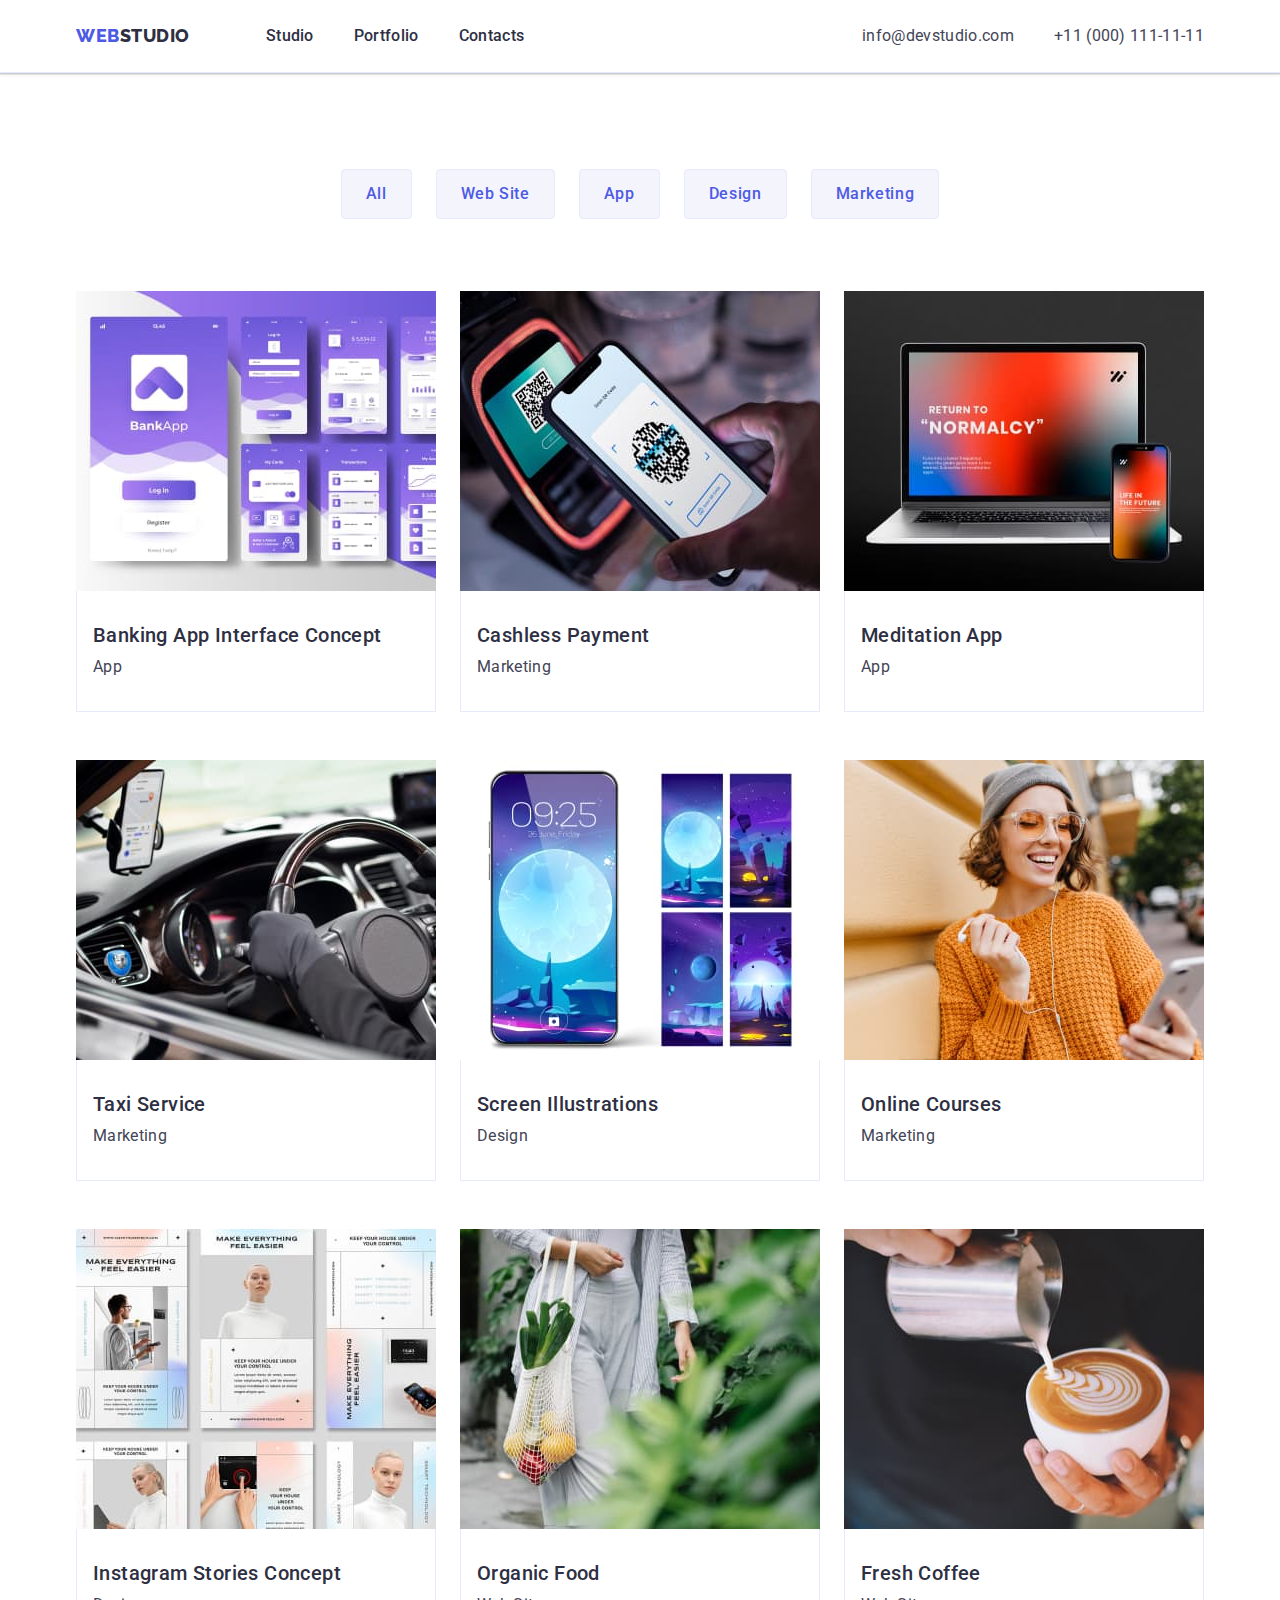
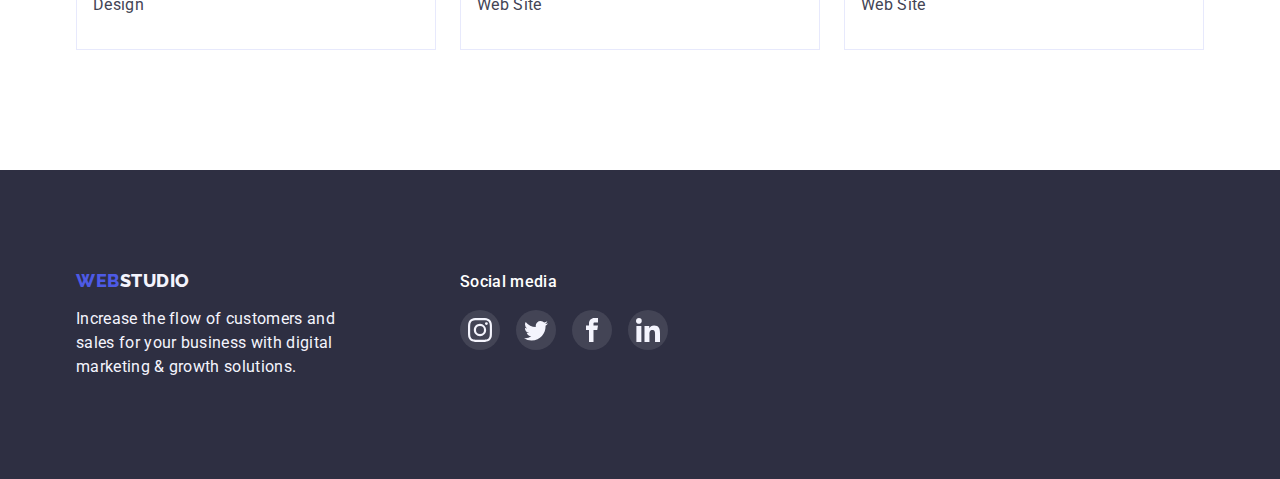
==== commit 16210f7e: "Summary" ====
--- a/portfolio.html
+++ b/portfolio.html
@@ -114,7 +114,7 @@
             <!--  Row2 -->
 
             <li class="project-item">
-              <a class="link" href="">
+              <a class="project-link link" href="">
                 <img
                   class="images"
                   src="./images/portfolio/row21_Taxi.jpg"
@@ -128,7 +128,7 @@
               </a>
             </li>
             <li class="project-item">
-              <a class="link" href="">
+              <a class="project-link link" href="">
                 <img
                   class="images"
                   src="./images/portfolio/row22_Screen.jpg"
@@ -142,7 +142,7 @@
               </a>
             </li>
             <li class="project-item">
-              <a class="link" href="">
+              <a class="project-link link" href="">
                 <img
                   class="images"
                   src="./images/portfolio/row23_Online.jpg"
@@ -159,7 +159,7 @@
             <!-- 4 Row3 -->
 
             <li class="project-item">
-              <a class="link" href="">
+              <a class="project-link link" href="">
                 <img
                   class="images"
                   src="./images/portfolio/row31_Instagram.jpg"
@@ -174,7 +174,7 @@
             </li>
 
             <li class="project-item">
-              <a class="link" href="">
+              <a class="project-link link" href="">
                 <img
                   class="images"
                   src="./images/portfolio/row32_Organic.jpg"
@@ -188,7 +188,7 @@
               </a>
             </li>
             <li class="project-item">
-              <a class="link" href="">
+              <a class="project-link link" href="">
                 <img
                   class="images"
                   src="./images/portfolio/row33_Fresh.jpg"
--- a/css/styles.css
+++ b/css/styles.css
@@ -1,7 +1,7 @@
 :root {
   --color-IRIS: #4d5ae5;
   --color-NAVYBLU: #2e2f42;
-  --color-SLATE: #434455;
+  --color-SLATE:#434455;
   --color-Cloud: #f4f4fd;
   --color-WHITE: #ffffff;
   --color-OCEAN: #404bbf;
@@ -16,7 +16,7 @@
 
 body {
   font-family: "Roboto", sans-serif;
-  color: var(--color-SLATE);
+  --color-NAVYBLU: #2e2f42;
   background-color:#ffffff;
   
 }
@@ -356,8 +356,7 @@
   padding-bottom: 120px;
  }
 .customers-logo{
-fill:var(--color-SLATE);
-align-items: center;
+fill:#8E8F99;;
 
 }
 
@@ -525,7 +524,8 @@
 .project-link{
   display: flex;
   height: 100%;
-  flex-direction: column;border: 1px solid #E7E9FC;
+  flex-direction: column;
+  
 }
 
 .project-link > .images{ 
@@ -536,7 +536,6 @@
 .project-link:hover,
 .project-link:focus
 {
-  border: 1px solid #F4F4FD;
   box-shadow: 0px 1px 6px rgba(46, 47, 66, 0.08), 0px 1px 1px rgba(46, 47, 66, 0.16), 0px 2px 1px rgba(46, 47, 66, 0.08);
 }
 /* ========ROW 1-3================= */